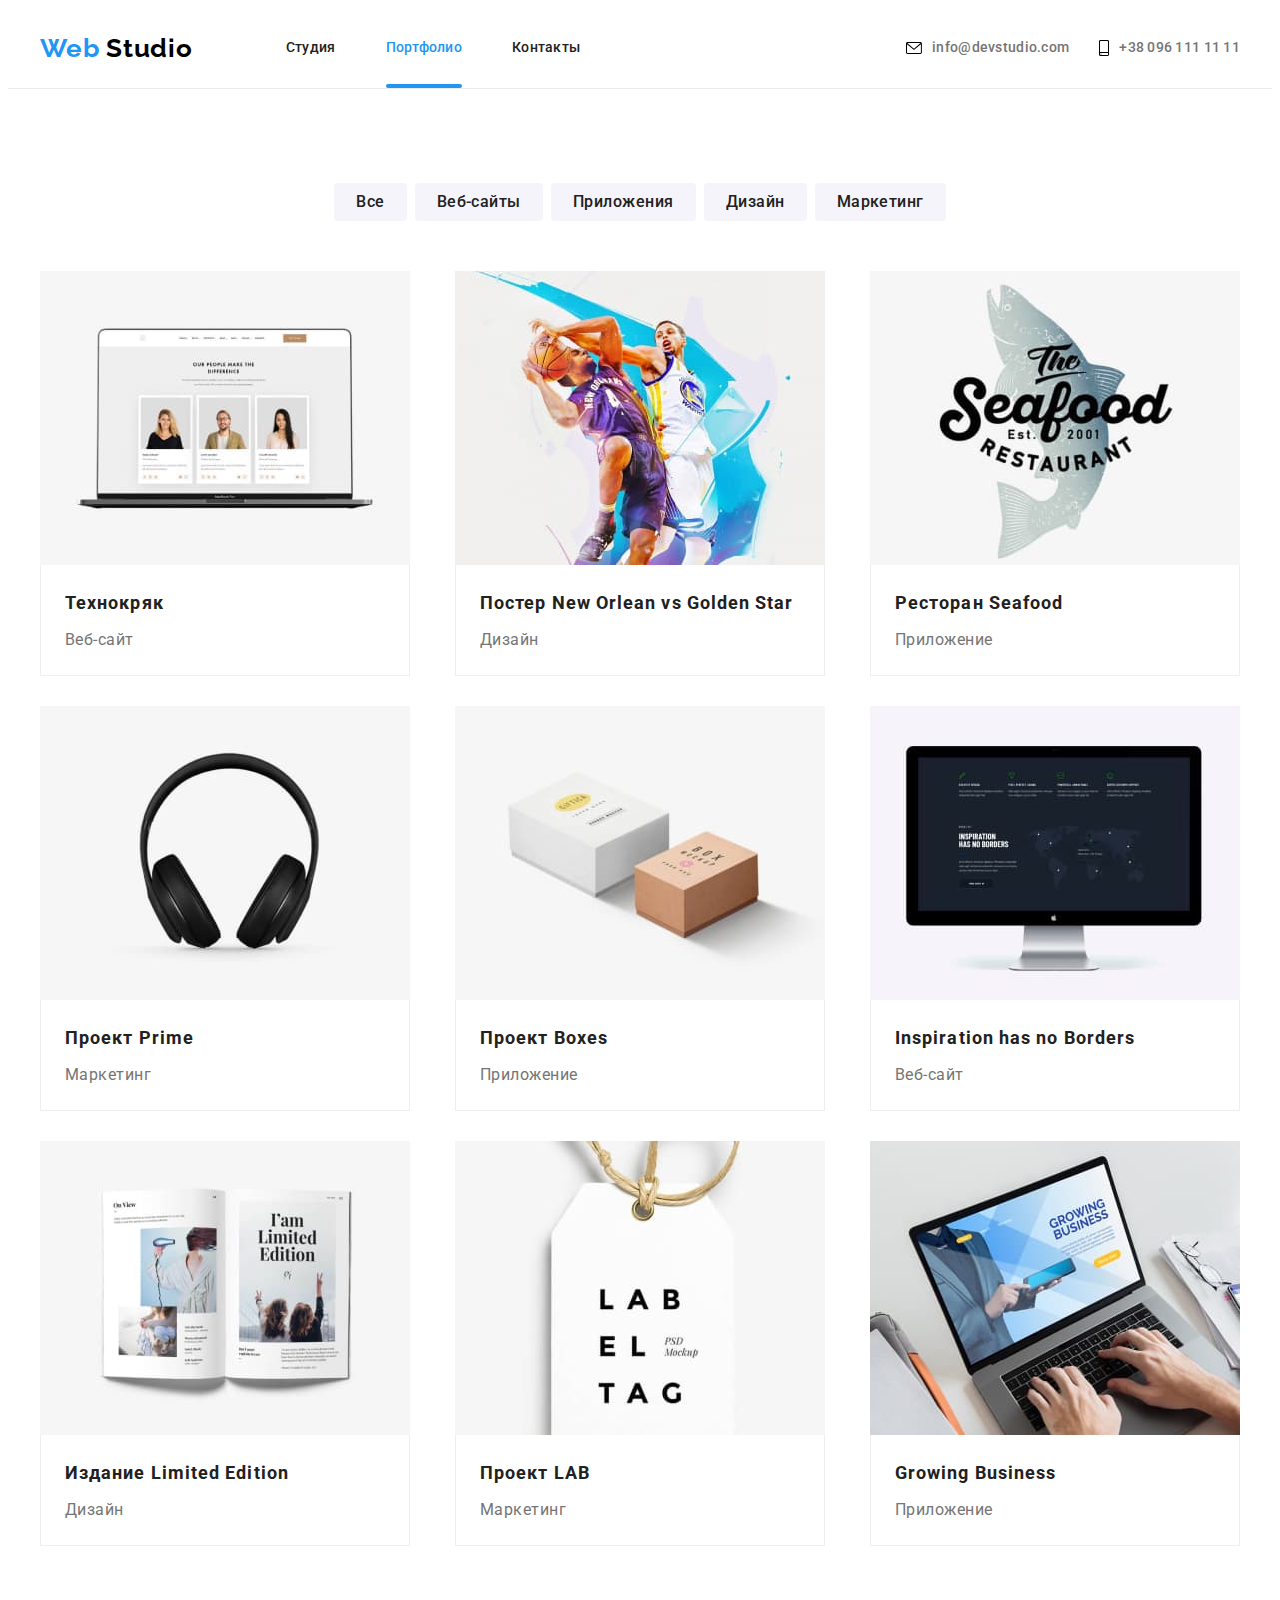
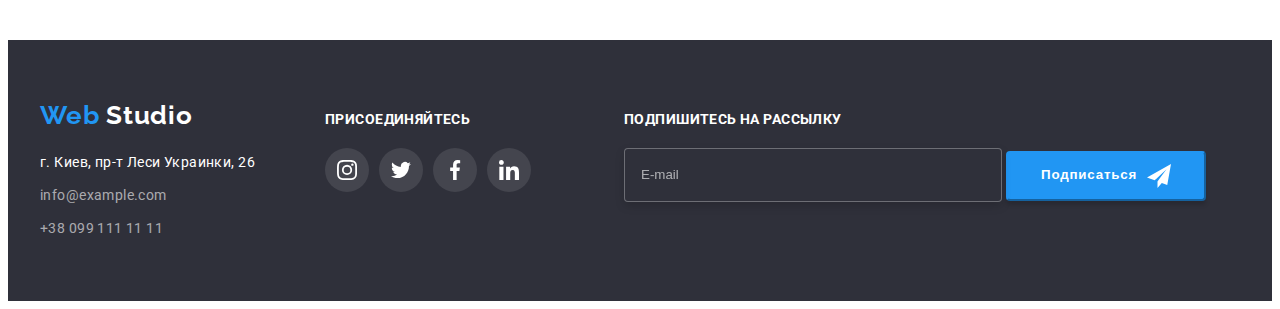
==== portfolio.html @ 7aee22e1 "сделал футер" ====
<!DOCTYPE html>
<html lang="ru">
  <head>
    <meta charset="UTF-8" />
    <meta http-equiv="X-UA-Compatible" content="IE=edge" />
    <meta name="viewport" content="width=device-width, initial-scale=1.0" />
    <title>Portfolio</title>

    <link rel="preconnect" href="https://fonts.googleapis.com" />
    <link rel="preconnect" href="https://fonts.gstatic.com" crossorigin />
    <link
      href="https://fonts.googleapis.com/css2?family=Raleway:wght@700&family=Roboto:wght@400;500;700;900&display=swap"
      rel="stylesheet"
    />
    <link
      rel="stylesheet"
      href="https://cdnjs.cloudflare.com/ajax/libs/modern-normalize/1.1.0/modern-normalize.min.css"
      integrity="sha512-wpPYUAdjBVSE4KJnH1VR1HeZfpl1ub8YT/NKx4PuQ5NmX2tKuGu6U/JRp5y+Y8XG2tV+wKQpNHVUX03MfMFn9Q=="
      crossorigin="anonymous"
      referrerpolicy="no-referrer"
    />

    <link rel="stylesheet" href="./css/styles.css" />
  </head>

  <body>
    <header class="line">
      <div class="container header-container">
        <a class="logo logo-mr" href="./index.html">Web <span class="logo-header">Studio</span></a>
        <nav>
          <ul class="list nav-list">
            <li class="nav-item"><a class="header-link" href="./index.html">Студия</a></li>
            <li class="nav-item"><a class="header-link current" href="">Портфолио</a></li>
            <li class="nav-item"><a class="header-link" href="">Контакты</a></li>
          </ul>
        </nav>

        <!-- Контакты -->

        <ul class="list group-list">
          <li class="group-item">
            <a class="header-contacts" href="mailto:info@devstudio.com">
              <svg class="header-icon" width="16" height="12">
                <use href="./images/sprite.svg#envelope"></use>
              </svg>
              info@devstudio.com</a
            >
          </li>
          <li class="group-item">
            <a class="header-contacts" href="tel:+380961111111">
              <svg class="header-icon" width="10" height="16">
                <use href="./images/sprite.svg#smartphone"></use>
              </svg>
              +38 096 111 11 11</a
            >
          </li>
        </ul>
      </div>
    </header>

    <main>
      <section class="portfolio">
        <div class="container">
          <!-- скрыть заголовок-->
          <h1 class="visually-hidden">Портфолио</h1>
          <ul class="list filter-list">
            <li class="btn-item">
              <button class="portfolio-btn" type="button">Все</button>
            </li>
            <li class="btn-item">
              <button class="portfolio-btn" type="button">Веб-сайты</button>
            </li>
            <li class="btn-item">
              <button class="portfolio-btn" type="button">Приложения</button>
            </li>
            <li class="btn-item">
              <button class="portfolio-btn" type="button">Дизайн</button>
            </li>
            <li class="btn-item">
              <button class="portfolio-btn" type="button">Маркетинг</button>
            </li>
          </ul>

          <ul class="list img-list">
            <li class="img-item">
              <a class="link-item" href="">
                <div class="img-box">
                  <img
                    src="./images/portfolio-list/img.jpg"
                    alt="команда"
                    width="370"
                    height="294"
                  />
                  <p class="text-overlay">
                    Ресурс предлагает комплексные предложения с разным уровнем функционала и
                    сервисов. Все это позволит посетителю получить исчерпывающие сведения о компании
                    или частном лице.
                  </p>
                </div>
                <div class="portfolio-item">
                  <h2 class="portfolio-img">Технокряк</h2>
                  <p class="portfolio-text">Веб-сайт</p>
                </div>
              </a>
            </li>

            <li class="img-item">
              <a class="link-item" href="">
                <div class="img-box">
                  <img
                    src="./images/portfolio-list/img-1.jpg"
                    alt="баскетболисты"
                    width="370"
                    height="294"
                  />
                  <p class="text-overlay">
                    Ресурс предлагает комплексные предложения с разным уровнем функционала и
                    сервисов. Все это позволит посетителю получить исчерпывающие сведения о компании
                    или частном лице.
                  </p>
                </div>
                <div class="portfolio-item">
                  <h2 class="portfolio-img">
                    Постер <span lang="en">New Orlean vs Golden Star</span>
                  </h2>
                  <p class="portfolio-text">Дизайн</p>
                </div>
              </a>
            </li>

            <li class="img-item">
              <a class="link-item" href="">
                <div class="img-box">
                  <img
                    src="./images/portfolio-list/img-2.jpg"
                    alt="логотип ресторана"
                    width="370"
                    height="294"
                  />
                  <p class="text-overlay">
                    Ресурс предлагает комплексные предложения с разным уровнем функционала и
                    сервисов. Все это позволит посетителю получить исчерпывающие сведения о компании
                    или частном лице.
                  </p>
                </div>
                <div class="portfolio-item">
                  <h2 class="portfolio-img">Ресторан <span lang="en">Seafood</span></h2>
                  <p class="portfolio-text">Приложение</p>
                </div>
              </a>
            </li>

            <li class="img-item">
              <a class="link-item" href="">
                <div class="img-box">
                  <img
                    src="./images/portfolio-list/img-3.jpg"
                    alt="наушники"
                    width="370"
                    height="294"
                  />
                  <p class="text-overlay">
                    Ресурс предлагает комплексные предложения с разным уровнем функционала и
                    сервисов. Все это позволит посетителю получить исчерпывающие сведения о компании
                    или частном лице.
                  </p>
                </div>
                <div class="portfolio-item">
                  <h2 class="portfolio-img">Проект <span lang="en">Prime</span></h2>
                  <p class="portfolio-text">Маркетинг</p>
                </div>
              </a>
            </li>

            <li class="img-item">
              <a class="link-item" href="">
                <div class="img-box">
                  <img
                    src="./images/portfolio-list/img-4.jpg"
                    alt="коробки"
                    width="370"
                    height="294"
                  />
                  <p class="text-overlay">
                    Ресурс предлагает комплексные предложения с разным уровнем функционала и
                    сервисов. Все это позволит посетителю получить исчерпывающие сведения о компании
                    или частном лице.
                  </p>
                </div>
                <div class="portfolio-item">
                  <h2 class="portfolio-img">Проект <span lang="en">Boxes</span></h2>
                  <p class="portfolio-text">Приложение</p>
                </div>
              </a>
            </li>

            <li class="img-item">
              <a class="link-item" href="">
                <div class="img-box">
                  <img
                    src="./images/portfolio-list/img-5.jpg"
                    alt="монитор с изображением вебсайта"
                    width="370"
                    height="294"
                  />
                  <p class="text-overlay">
                    Ресурс предлагает комплексные предложения с разным уровнем функционала и
                    сервисов. Все это позволит посетителю получить исчерпывающие сведения о компании
                    или частном лице.
                  </p>
                </div>
                <div class="portfolio-item">
                  <h2 class="portfolio-img" lang="en">Inspiration has no Borders</h2>
                  <p class="portfolio-text">Веб-сайт</p>
                </div>
              </a>
            </li>

            <li class="img-item">
              <a class="link-item" href="">
                <div class="img-box">
                  <img
                    src="./images/portfolio-list/img-6.jpg"
                    alt="журнал"
                    width="370"
                    height="294"
                  />
                  <p class="text-overlay">
                    Ресурс предлагает комплексные предложения с разным уровнем функционала и
                    сервисов. Все это позволит посетителю получить исчерпывающие сведения о компании
                    или частном лице.
                  </p>
                </div>
                <div class="portfolio-item">
                  <h2 class="portfolio-img">Издание <span lang="en">Limited Edition</span></h2>
                  <p class="portfolio-text">Дизайн</p>
                </div>
              </a>
            </li>

            <li class="img-item">
              <a class="link-item" href="">
                <div class="img-box">
                  <img
                    src="./images/portfolio-list/img-7.jpg"
                    alt="бирка"
                    width="370"
                    height="294"
                  />
                  <p class="text-overlay">
                    Ресурс предлагает комплексные предложения с разным уровнем функционала и
                    сервисов. Все это позволит посетителю получить исчерпывающие сведения о компании
                    или частном лице.
                  </p>
                </div>
                <div class="portfolio-item">
                  <h2 class="portfolio-img">Проект <span lang="en">LAB</span></h2>
                  <p class="portfolio-text">Маркетинг</p>
                </div>
              </a>
            </li>

            <li class="img-item">
              <a class="link-item" href="">
                <div class="img-box">
                  <img
                    src="./images/portfolio-list/img-8.jpg"
                    alt="приложение на ноутбуке"
                    width="370"
                    height="294"
                  />
                  <p class="text-overlay">
                    Ресурс предлагает комплексные предложения с разным уровнем функционала и
                    сервисов. Все это позволит посетителю получить исчерпывающие сведения о компании
                    или частном лице.
                  </p>
                </div>
                <div class="portfolio-item">
                  <h2 class="portfolio-img" lang="en">Growing Business</h2>
                  <p class="portfolio-text">Приложение</p>
                </div>
              </a>
            </li>
          </ul>
        </div>
      </section>
    </main>

    <footer class="footer">
      <div class="container footer-flex">
        <div class="footer-info">
          <a class="logo logo-dp" href="./index.html"
            >Web <span class="logo-footer">Studio</span>
          </a>
          <address class="footer-address">
            <p class="footer-text fto">г. Киев, пр-т Леси Украинки, 26</p>
            <ul class="list">
              <li class="footer-item">
                <a class="footer-contacts" href="mailto:info@example.com"> info@example.com </a>
              </li>
              <li class="footer-item">
                <a class="footer-contacts" href="tel:+380991111111">+38 099 111 11 11</a>
              </li>
            </ul>
          </address>
        </div>

        <div class="join-group">
          <h2 class="join">ПРИСОЕДИНЯЙТЕСЬ</h2>
          <ul class="list social-list">
            <li class="social-item">
              <a class="fsocial-link" href="" aria-label="иконка инстаграм">
                <svg class="fsocial-icon" width="20" height="20">
                  <use href="./images/sprite.svg#instagram"></use>
                </svg>
              </a>
            </li>
            <li class="social-item">
              <a class="fsocial-link" href="" aria-label="иконка твитер">
                <svg class="fsocial-icon" width="20" height="20">
                  <use href="./images/sprite.svg#twitter"></use>
                </svg>
              </a>
            </li>
            <li class="social-item">
              <a class="fsocial-link" href="" aria-label="иконка фейсбук">
                <svg class="fsocial-icon" width="20" height="20">
                  <use href="./images/sprite.svg#facebook"></use>
                </svg>
              </a>
            </li>
            <li class="social-item">
              <a class="fsocial-link" href="" aria-label="иконка линкедин">
                <svg class="fsocial-icon" width="20" height="20">
                  <use href="./images/sprite.svg#linkedin"></use>
                </svg>
              </a>
            </li>
          </ul>
        </div>

        <div>
          <h2 class="subscribe">подпишитесь на рассылку</h2>
          <form class="email-form">
            <label>
              <input type="email" name="email" placeholder="E-mail" />
            </label>

            <button class="subscribe-btn" type="submit">Подписаться</button>
          </form>
        </div>
      </div>
    </footer>
  </body>
</html>
---- css/styles.css ----
:root {
  --duration: 250ms;
  --timing-function: cubic-bezier(0.4, 0, 0.2, 1);
}
body {
  color: #757575;
  background-color: white;
  font-family: 'roboto', sans-serif;
}
h1,
h2,
h3,
h4,
h5,
h6,
p {
  margin: 0;
}
img {
  display: block;
  max-width: 100%;
}
.container {
  width: 1200px;

  padding-left: 15px;
  padding-right: 15px;

  margin-right: auto;
  margin-left: auto;
}
.section-team {
  background-color: #f5f4fa;
  padding-top: 94px;
  padding-bottom: 94px;
}
.section-activity {
  padding-top: 94px;
  padding-bottom: 94px;
}
/* спрятал 2 заголовка */
.visually-hidden {
  position: absolute;
  width: 1px;
  height: 1px;
  margin: -1px;
  border: 0;
  padding: 0;
  white-space: nowrap;
  clip-path: inset(100%);
  clip: rect(0 0 0 0);
  overflow: hidden;
}
/* убрал точки 2 страницы, обнулил падинг\маржин*/
.list {
  list-style: none;
  margin: 0;
  padding: 0;
}

.header-container {
  display: flex;
  align-items: center;
}
/* подсветка логотипа хедер\футер 2 страницы*/
.logo {
  color: #2196f3;
  font-family: 'raleway', sans-serif;
  font-weight: 700;
  font-size: 26px;
  line-height: 1.19;
  letter-spacing: 0.03em;
  text-decoration: none;
}
.logo-mr {
  margin-right: 93px;
}
/*  веб хедер*/
.logo-header {
  color: black;
}
/* навигация */

.nav-list {
  display: flex;
  align-items: center;
}

.nav-item {
  margin-right: 50px;
}

.nav-item:last-child {
  margin-right: 0;
}

.header-link {
  font-weight: 500;
  font-size: 14px;
  line-height: 1.14;
  letter-spacing: 0.02em;
  color: #212121;
  text-decoration: none;

  display: block;
  padding-top: 32px;
  padding-bottom: 32px;

  transition: color var(--duration) var(--timing-function);
}

.header-link:hover,
.header-link:focus {
  color: #2196f3;
}
/* подсветка навигации на 2х страницах */
.current {
  color: #2196f3;
  position: relative;
}
.current::after {
  content: '';
  display: block;
  width: 100%;
  height: 4px;
  background: #2196f3;
  border-radius: 2px;

  position: absolute;
  bottom: 0;
  left: 0;
}
.group-list {
  display: flex;
  align-items: center;
  margin-left: auto;
}
.group-item {
  margin-right: 30px;
}
.group-item:last-child {
  margin-right: 0;
}

.header-contacts {
  font-weight: 500;
  font-size: 14px;
  line-height: 1.14;
  letter-spacing: 0.02em;
  color: #757575;
  text-decoration: none;

  display: flex;
  align-items: center;

  padding-top: 32px;
  padding-bottom: 32px;

  transition: color var(--duration) var(--timing-function);
}

.header-contacts:hover,
.header-contacts:focus {
  color: #2196f3;
}
.header-contacts:hover .header-icon,
.header-contacts:focus .header-icon {
  fill: #2196f3;
}

.header-icon {
  margin-right: 10px;

  transition: fill var(--duration) var(--timing-function);
}

/* hero and main*/
.hero-section {
  text-align: center;
  padding-top: 200px;
  padding-bottom: 200px;
}
/* фон героя */
.overlay {
  max-width: 1600px;
  max-height: 600px;
  margin-left: auto;
  margin-right: auto;
  background-image: linear-gradient(to right, rgba(47, 48, 58, 0.4), rgba(47, 48, 58, 0.4)),
    url(../images/background-header/Img-1.jpg);
  background-position: center;
  background-repeat: repeat, no-repeat;
  background-size: cover;
}

.hero-header {
  font-weight: 900;
  font-size: 44px;
  line-height: 1.36;
  letter-spacing: 0.06em;
  text-transform: uppercase;
  color: #ffffff;

  margin-bottom: 30px;
}

.hero-btn {
  font-family: inherit;
  font-weight: 700;
  font-size: 16px;
  line-height: 1.88;
  letter-spacing: 0.06em;
  color: #ffffff;
  background-color: #2196f3;
  box-shadow: 0px 4px 4px rgba(0, 0, 0, 0.15);
  border-radius: 4px;
  cursor: pointer;

  padding-top: 10px;
  padding-right: 32px;
  padding-bottom: 10px;
  padding-left: 32px;
}
/* наши преимущества */
.benefits-section {
  padding-top: 94px;
}
.benefits {
  width: 270px;
  margin-right: 30px;
}
.benefits:last-child {
  margin-right: 0;
}

.list-benefits {
  display: flex;
}
.our-benefits {
  font-size: 14px;
  line-height: 1.14;
  letter-spacing: 0.03em;
  text-transform: uppercase;
  color: #212121;

  margin-bottom: 10px;
}

.text-benefits {
  font-size: 14px;
  line-height: 1.71;
  letter-spacing: 0.03em;
}
.icon-box {
  background-color: #f5f4fa;
  height: 120px;

  margin-bottom: 30px;

  display: flex;
  align-items: center;
  justify-content: center;
}

.icon-benefits {
  fill: #212121;
}

.list-activity {
  display: flex;
  justify-content: space-between;
}
.item-activity {
  position: relative;
}
.box-text {
  background: rgba(47, 48, 58, 0.8);

  width: 370px;

  padding-top: 27px;
  padding-bottom: 27px;

  position: absolute;
  bottom: 0;
  left: 0;
}
.text-activity {
  font-weight: 700;
  font-size: 14px;
  line-height: 1.14;
  text-align: center;
  letter-spacing: 0.03em;
  text-transform: uppercase;

  color: #ffffff;
}

.activity,
.team,
.reg-clients {
  font-size: 36px;
  line-height: 1.17;
  text-align: center;
  letter-spacing: 0.03em;

  color: #212121;

  margin-bottom: 50px;
}
.list-team {
  display: flex;
  justify-content: space-between;
}
.border {
  background-color: #ffffff;
  box-shadow: 0px 1px 3px rgba(0, 0, 0, 0.12), 0px 1px 1px rgba(0, 0, 0, 0.14),
    0px 2px 1px rgba(0, 0, 0, 0.2);
  border-radius: 0px 0px 4px 4px;
}
.img-text {
  padding-top: 30px;
  padding-bottom: 30px;
}
.name {
  font-weight: 500;
  font-size: 16px;
  line-height: 1.19;
  text-align: center;
  letter-spacing: 0.03em;

  color: #212121;

  margin-bottom: 10px;
}
.profession {
  line-height: 1.19;
  text-align: center;
  letter-spacing: 0.03em;
  margin-bottom: 16px;
}

.socials {
  display: flex;
  justify-content: center;
  align-items: center;
}
.social-item {
  margin-right: 10px;
}
.social-item:last-child {
  margin: 0;
}

.social-link {
  display: flex;
  justify-content: center;
  align-items: center;

  width: 44px;
  height: 44px;

  border-radius: 50%;
  background-color: #ffffff;

  transition: background-color var(--duration) var(--timing-function);
}
.social-link:hover,
.social-link:focus {
  background-color: #2196f3;
}
.social-icon {
  fill: #afb1b8;

  transition: fill var(--duration) var(--timing-function);
}

.social-link:hover .social-icon,
.social-link:focus .social-icon {
  fill: #ffffff;
}
/* постоянные клиенты */
.our-clients {
  padding-top: 94px;
  padding-bottom: 94px;
}
.list-clients {
  display: flex;
  align-items: center;
}
.icon-border {
  width: 170px;
  height: 92px;

  margin-right: 30px;
}

.icon-border:last-child {
  margin: 0;
}

.clients-link {
  width: 100%;
  height: 100%;

  display: flex;
  align-items: center;
  justify-content: center;

  border: 1px solid #afb1b8;
  border-radius: 4px;

  transition: color var(--duration) var(--timing-function);
}

.clients-link:hover,
.clients-link:focus {
  color: #2196f3;
  border: 1px solid #2196f3;
}
.clients-link:hover .clients-icon,
.clients-link:focus .clients-icon {
  fill: #2196f3;
}
.clients-icon {
  fill: #afb1b8;

  transition: fill var(--duration) var(--timing-function);
}
/* бэкграунд */
.hero-section,
.footer {
  background-color: #2f303a;
}
.footer {
  padding-top: 60px;
  padding-bottom: 60px;
}
.logo-dp {
  display: block;
  margin-bottom: 20px;
}
/* веб футер */
.logo-footer {
  color: white;
}

.footer-address {
  font-style: normal;
}

.footer-text,
.footer-contacts {
  font-size: 14px;
  line-height: 1.71;
  letter-spacing: 0.03em;
  color: rgba(255, 255, 255, 0.6);
  text-decoration: none;
}

.footer-item {
  margin-bottom: 9px;
}
.footer-item:last-child {
  margin: 0;
}
/* footer text only */
.fto {
  color: white;
  margin-bottom: 9px;
}
.footer-flex {
  display: flex;
  align-items: baseline;
}
.social-list {
  display: flex;
}
.join-group {
  margin-right: 93px;
}
.join {
  color: #ffffff;
  font-weight: 700;
  font-size: 14px;
  line-height: 1.14;
  letter-spacing: 0.03em;
  text-transform: uppercase;

  margin-bottom: 20px;
}

.fsocial-link {
  display: flex;
  justify-content: center;
  align-items: center;
  width: 44px;
  height: 44px;

  border-radius: 50%;
  background-color: rgba(255, 255, 255, 0.1);

  transition: background-color var(--duration) var(--timing-function);
}
.fsocial-link:hover,
.fsocial-link:focus {
  background-color: #2196f3;
}

.fsocial-icon {
  fill: #ffffff;
}

.footer-info {
  margin-right: 70px;
}

/* подписка */
.subscribe {
  font-weight: 700;
  font-size: 14px;
  line-height: 1.14;
  letter-spacing: 0.03em;
  text-transform: uppercase;

  color: #ffffff;

  margin-bottom: 20px;
}

.subscribe-btn {
  display: inline-flex;
  align-items: center;
  justify-content: center;
  width: 200px;
  height: 50px;

  font-weight: 700;

  line-height: 1.87;
  letter-spacing: 0.06em;

  cursor: pointer;
  color: #ffffff;
  background-color: #2196f3;
  border-color: #2196f3;
  box-shadow: 0px 4px 4px rgba(0, 0, 0, 0.15);
  border-radius: 4px;
}

.subscribe-btn::after {
  content: '';
  width: 24px;
  height: 24px;
  margin-left: 10px;
  /* background-color: orange; */
  background-image: url(../images/icon/telegram.svg);
  background-size: contain;
  fill: #ffffff;
}
.email-form input {
  width: 358px;
  height: 50px;
  padding-left: 16px;
  background-color: #2f303a;
  color: #ffffff;
  border: 1px solid rgba(255, 255, 255, 0.3);
  filter: drop-shadow(0px 4px 4px rgba(0, 0, 0, 0.15));
  border-radius: 4px;
}
.email-form input::placeholder {
  color: rgba(255, 255, 255, 0.6);
}

/* модельное окно */
.backdrop {
  position: fixed;
  top: 0;
  left: 0;
  width: 100%;
  height: 100%;
  background-color: rgba(0, 0, 0, 0.2);
  transition: opacity 500ms ease-in-out, visibility 500ms ease-in-out;
}
.backdrop.is-hidden {
  opacity: 0;
  visibility: hidden;
  pointer-events: none;
}

.backdrop.is-hidden .modal {
  transform: translate(-50%, -50%) scale(0.3);
}

.modal {
  position: absolute;

  width: 528px;
  height: 581px;
  background-color: #ffffff;

  top: 50%;
  left: 50%;

  transform: translate(-50%, -50%) scale(1);
  transition: transform 500ms ease-in-out;
}
.modal-btn {
  position: absolute;

  top: 8px;
  right: 8px;

  width: 30px;
  height: 30px;
  border: 1px solid rgba(0, 0, 0, 0.1);
  padding: 0;
  border-radius: 50%;
  cursor: pointer;
}
.img-btn {
  position: absolute;
  bottom: 17%;
  right: 18%;
}
/* портфолио*/
.line {
  border-bottom: 1px solid #ececec;
}
.portfolio {
  padding-top: 94px;
  padding-bottom: 94px;
}
.filter-list {
  display: flex;
  align-items: center;
  justify-content: center;

  margin-bottom: 50px;
}
.portfolio-btn {
  font-family: inherit;
  font-weight: 500;
  font-size: 16px;
  line-height: 1.63;
  letter-spacing: 0.03em;
  color: #212121;
  background-color: #f5f4fa;
  border-radius: 4px;

  padding-top: 6px;
  padding-right: 22px;
  padding-bottom: 6px;
  padding-left: 22px;

  border: 0;

  transition: background-color var(--duration) var(--timing-function),
    color var(--duration) var(--timing-function), box-shadow var(--duration) var(--timing-function);
}

.btn-item {
  margin-right: 8px;
}

.btn-item:last-child {
  margin-right: 0;
}

.portfolio-btn:hover,
.portfolio-btn:focus {
  color: #ffffff;
  background-color: #2196f3;
  box-shadow: 0px 3px 1px rgba(0, 0, 0, 0.1), 0px 1px 2px rgba(0, 0, 0, 0.08),
    0px 2px 2px rgba(0, 0, 0, 0.12);
}
.img-list {
  display: flex;
  flex-wrap: wrap;
  justify-content: space-between;
}

.img-item {
  margin-bottom: 30px;
}

.img-item:nth-child(n + 7) {
  margin: 0;
}

.link-item {
  display: block;
  text-decoration: none;

  transition: box-shadow var(--duration) var(--timing-function);
}

.link-item:hover,
.link-item:focus {
  box-shadow: 0px 1px 1px rgba(0, 0, 0, 0.12), 0px 4px 4px rgba(0, 0, 0, 0.06),
    1px 4px 6px rgba(0, 0, 0, 0.16);
}
.img-box {
  position: relative;
  overflow: hidden;
}

.img-box:hover .text-overlay,
.link-item:focus .text-overlay {
  transform: translateY(0);
}

.text-overlay {
  position: absolute;
  top: 0;
  left: 0;

  transform: translateY(100%);
  transition: transform var(--duration) var(--timing-function);

  height: 100%;
  padding-top: 63px;
  padding-right: 24px;
  padding-bottom: 63px;
  padding-left: 24px;

  font-size: 18px;
  line-height: 1.55;
  letter-spacing: 0.03em;

  color: #ffffff;
  background-color: #2196f3;
}

.portfolio-item {
  padding-top: 20px;
  padding-right: 24px;
  padding-bottom: 20px;
  padding-left: 24px;

  border-right: 1px solid #eeeeee;
  border-bottom: 1px solid #eeeeee;
  border-left: 1px solid #eeeeee;
}

.portfolio-img {
  font-size: 18px;
  line-height: 2;
  letter-spacing: 0.06em;

  color: #212121;

  margin-bottom: 4px;
}
.portfolio-text {
  line-height: 1.87;
  letter-spacing: 0.03em;
  color: #757575;
}
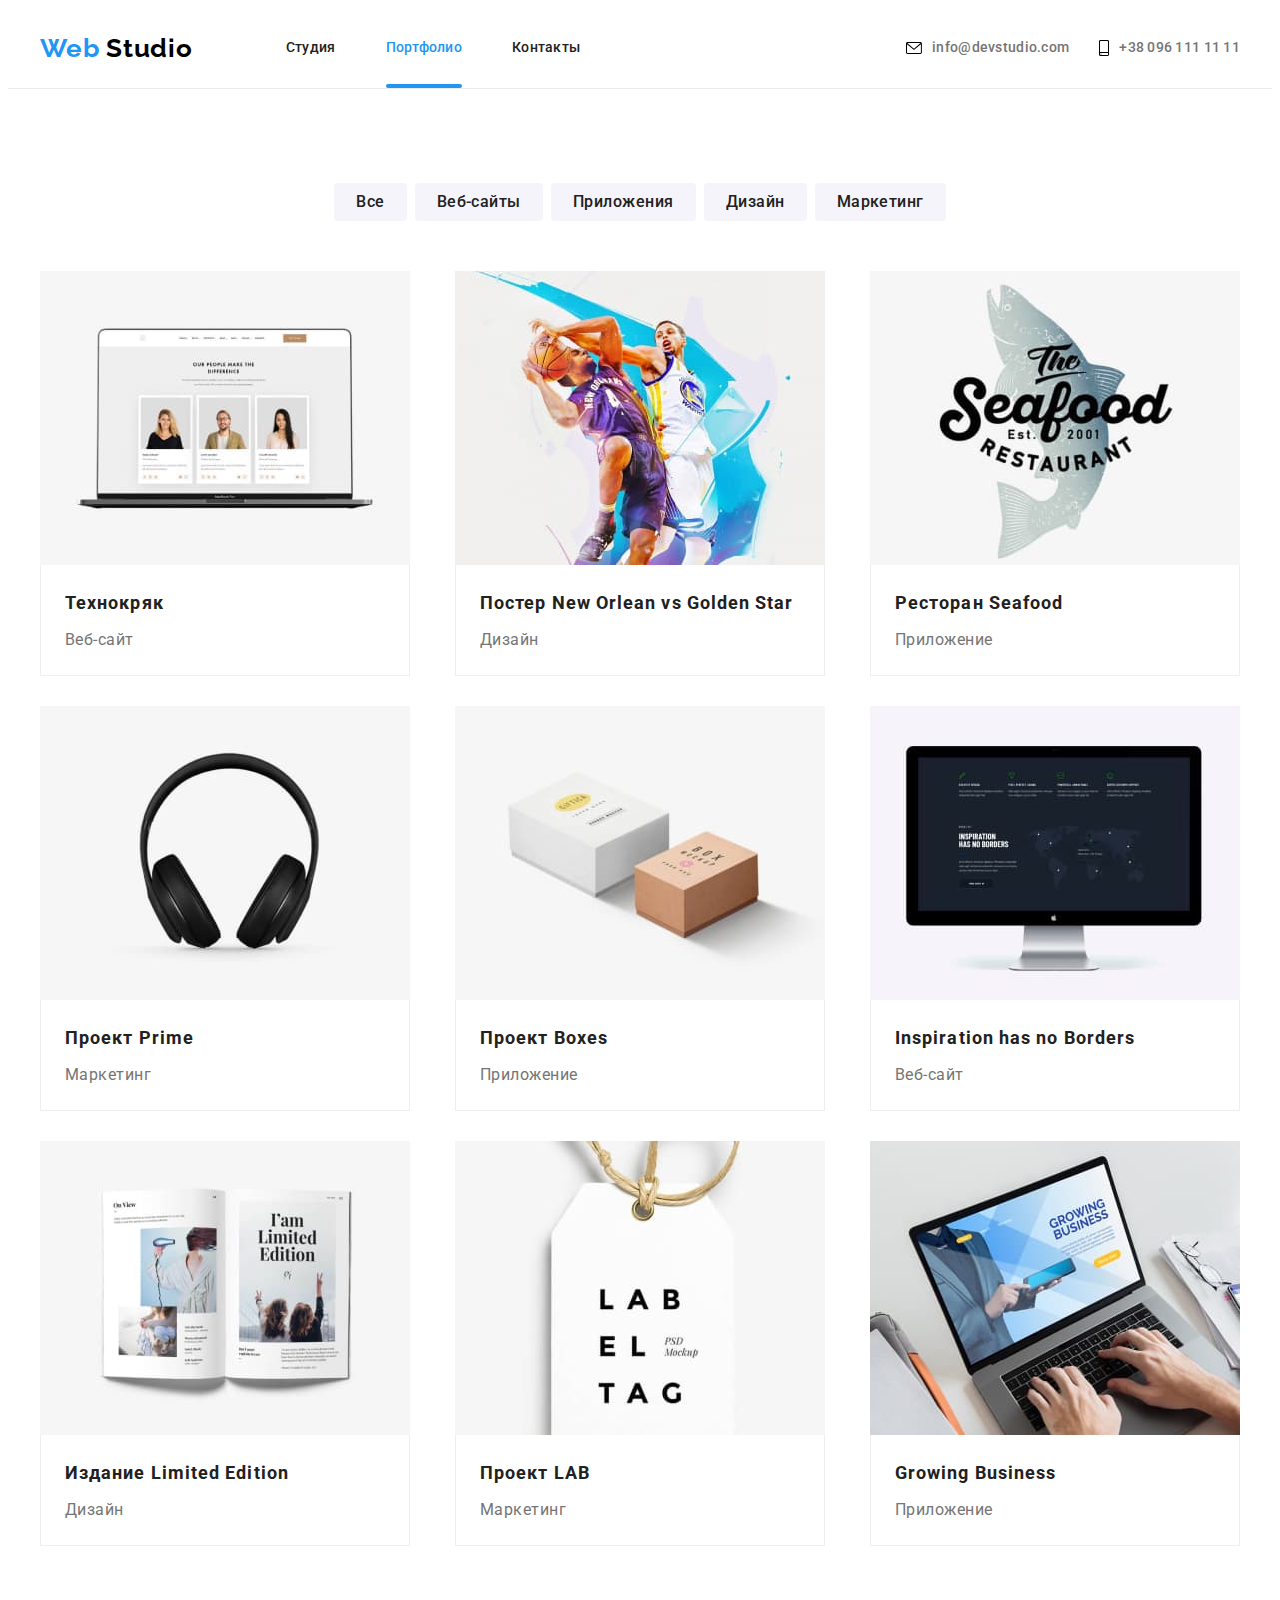
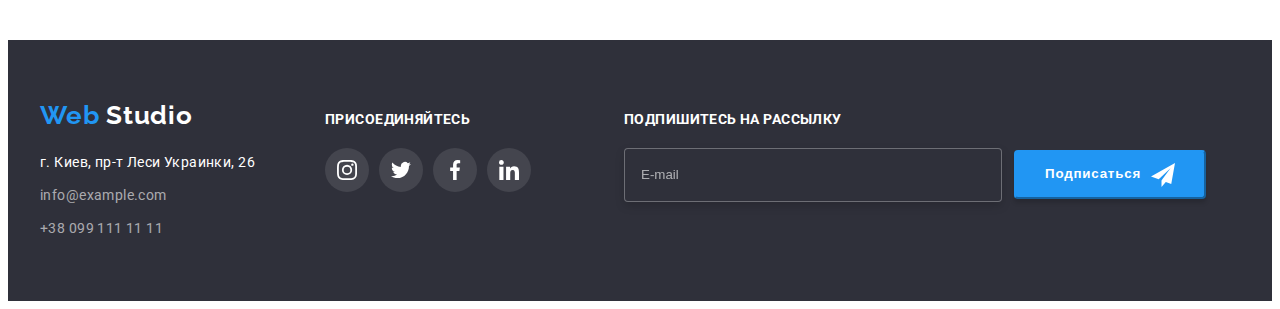
==== commit 0112ec25: "Исправил замечания и ошибки" ====
--- a/portfolio.html
+++ b/portfolio.html
@@ -342,11 +342,18 @@
         <div>
           <h2 class="subscribe">подпишитесь на рассылку</h2>
           <form class="email-form">
-            <label>
+            <label class="email-field">
               <input type="email" name="email" placeholder="E-mail" />
             </label>
 
-            <button class="subscribe-btn" type="submit">Подписаться</button>
+            <button class="subscribe-btn" type="submit">
+              <span class="btn-content">
+                Подписаться
+                <svg class="telegram-icon" width="24" height="24">
+                  <use href="./images/sprite.svg#icon-telegram"></use>
+                </svg>
+              </span>
+            </button>
           </form>
         </div>
       </div>
--- a/css/styles.css
+++ b/css/styles.css
@@ -38,8 +38,9 @@
   padding-top: 94px;
   padding-bottom: 94px;
 }
-/* спрятал 2 заголовка */
-.visually-hidden {
+/* спрятал 2 заголовка и чекбокс*/
+.visually-hidden,
+.checkbox {
   position: absolute;
   width: 1px;
   height: 1px;
@@ -529,16 +530,17 @@
 }
 
 .subscribe-btn {
-  display: inline-flex;
-  align-items: center;
-  justify-content: center;
-  width: 200px;
-  height: 50px;
+  display: block;
 
   font-weight: 700;
 
   line-height: 1.87;
   letter-spacing: 0.06em;
+
+  padding-top: 10px;
+  padding-right: 29px;
+  padding-bottom: 10px;
+  padding-left: 29px;
 
   cursor: pointer;
   color: #ffffff;
@@ -547,16 +549,27 @@
   box-shadow: 0px 4px 4px rgba(0, 0, 0, 0.15);
   border-radius: 4px;
 }
-
-.subscribe-btn::after {
+.btn-content {
+  display: flex;
+  align-items: center;
+  justify-content: center;
+}
+.telegram-icon {
+  margin-left: 10px;
+}
+/* .subscribe-btn::after {
   content: '';
   width: 24px;
   height: 24px;
   margin-left: 10px;
-  /* background-color: orange; */
+  background-color: orange;
   background-image: url(../images/icon/telegram.svg);
   background-size: contain;
   fill: #ffffff;
+} */
+.email-form {
+  display: inline-flex;
+  align-items: center;
 }
 .email-form input {
   width: 358px;
@@ -571,7 +584,9 @@
 .email-form input::placeholder {
   color: rgba(255, 255, 255, 0.6);
 }
-
+.email-field {
+  margin-right: 12px;
+}
 /* модельное окно */
 .backdrop {
   position: fixed;
@@ -598,6 +613,7 @@
   width: 528px;
   height: 581px;
   background-color: #ffffff;
+  padding: 40px;
 
   top: 50%;
   left: 50%;
@@ -605,6 +621,7 @@
   transform: translate(-50%, -50%) scale(1);
   transition: transform 500ms ease-in-out;
 }
+
 .modal-btn {
   position: absolute;
 
@@ -615,14 +632,159 @@
   height: 30px;
   border: 1px solid rgba(0, 0, 0, 0.1);
   padding: 0;
+
   border-radius: 50%;
   cursor: pointer;
-}
+  background-color: transparent;
+}
+
+.modal-btn:hover .img-btn,
+.modal-btn:focus .img-btn {
+  fill: #2196f3;
+  transition: fill var(--duration) var(--timing-function);
+}
+
 .img-btn {
   position: absolute;
   bottom: 17%;
   right: 18%;
 }
+
+.leave-info {
+  display: block;
+  font-size: 20px;
+  line-height: 1.15;
+  text-align: center;
+  letter-spacing: 0.03em;
+
+  color: #212121;
+
+  margin-bottom: 30px;
+}
+/* .info-form {
+} */
+.form-field {
+  display: flex;
+  flex-direction: column;
+  margin-bottom: 10px;
+
+  position: relative;
+}
+.tamb {
+  margin-bottom: 20px;
+}
+.form-field:last-child {
+  display: block;
+  margin: 0;
+}
+.form-title {
+  font-size: 12px;
+  line-height: 1.17;
+  letter-spacing: 0.01em;
+  margin-bottom: 4px;
+}
+
+.form-field input {
+  border: 1px solid rgba(33, 33, 33, 0.2);
+  border-radius: 4px;
+  height: 40px;
+  padding-left: 42px;
+  outline: none;
+}
+.form-field:focus-within > .form-img {
+  fill: #2196f3;
+  transition: fill var(--duration) var(--timing-function);
+}
+.form-field:hover .form-img {
+  fill: #2196f3;
+  transition: fill var(--duration) var(--timing-function);
+}
+
+.form-field:hover .form-input,
+.form-field:focus .form-input {
+  border-color: #2196f3;
+  transition: border-color var(--duration) var(--timing-function);
+}
+
+.form-input:hover,
+.form-input:focus {
+  border-color: #2196f3;
+}
+
+.form-img {
+  position: absolute;
+  top: 50%;
+  left: 3%;
+}
+
+.textarea {
+  padding: 12px 16px;
+  resize: none;
+}
+
+.checkbox-form {
+  display: block;
+
+  margin-bottom: 30px;
+}
+.checkbox:checked + .icon-checkbox {
+  background-color: #2196f3;
+  border-color: #2196f3;
+  background-origin: border-box;
+}
+
+.checkbox:focus + .icon-checkbox {
+  border-color: #2196f3;
+}
+
+/* .checkbox:checked + .icon-checkbox {
+  background-image: url(../images/icon/icon-check.svg);
+  background-color: #2196f3;
+} */
+.icon-checkbox {
+  display: inline-flex;
+  align-items: center;
+  justify-content: center;
+  width: 16px;
+  height: 15px;
+
+  border: 3px solid #212121;
+  border-radius: 4px;
+  margin-right: 8px;
+}
+.chekbox-text {
+  font-size: 14px;
+  line-height: 1.71;
+  letter-spacing: 0.03em;
+}
+.checkbox-link {
+  color: #2196f3;
+  font-size: 14px;
+  line-height: 1.71;
+  letter-spacing: 0.03em;
+}
+.leave-btn {
+  display: block;
+
+  font-weight: 700;
+  line-height: 1.87;
+  letter-spacing: 0.06em;
+
+  padding-top: 10px;
+  padding-right: 55px;
+  padding-bottom: 10px;
+  padding-left: 56px;
+
+  margin: 0 auto;
+
+  cursor: pointer;
+  color: #ffffff;
+  background-color: #2196f3;
+  border-color: #2196f3;
+  box-shadow: 0px 4px 4px rgba(0, 0, 0, 0.15);
+  border-radius: 4px;
+}
+
 /* портфолио*/
 .line {
   border-bottom: 1px solid #ececec;
